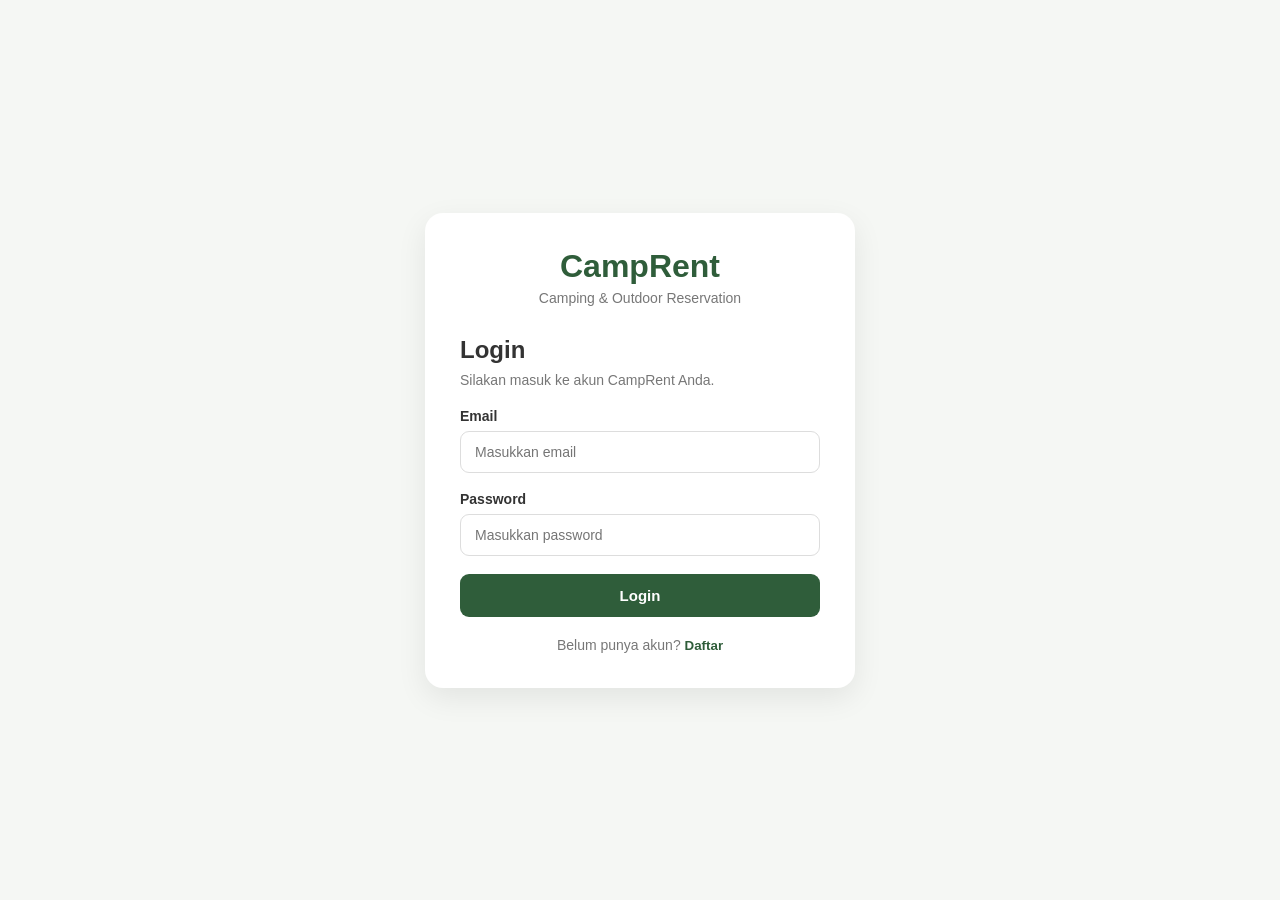
==== admin/index.html @ ebeb31ab "first commit" ====
<!DOCTYPE html>
<html lang="id">

<head>

    <meta charset="UTF-8">

    <meta
        name="viewport"
        content="width=device-width, initial-scale=1.0"
    >

    <title>CampRent - Admin Dashboard</title>

    <link
        rel="stylesheet"
        href="../css/style.css"
    >

    <link
        rel="stylesheet"
        href="../css/admin.css"
    >

</head>


<body>


<!-- ==========================================
     NAVBAR ADMIN
========================================== -->

<nav class="admin-navbar">

    <div class="admin-logo">

        <h2>CampRent</h2>

        <span>
            Admin Panel
        </span>

    </div>


    <div class="admin-user">

        <span id="adminName">
            Administrator
        </span>

        <button
            onclick="logoutAdmin()"
            class="btn-admin-logout"
        >
            Logout
        </button>

    </div>

</nav>



<!-- ==========================================
     MAIN ADMIN
========================================== -->

<main class="admin-container">


    <!-- ======================================
         HEADER
    ======================================= -->

    <div class="admin-header">

        <div>

            <h1>
                Dashboard
            </h1>

            <p>
                Kelola data booking dan paket
                camping CampRent.
            </p>

        </div>

    </div>



    <!-- ======================================
         STATISTIK
    ======================================= -->

    <section class="stats-grid">


        <div class="stat-card">

            <div class="stat-icon">
                📋
            </div>

            <div>

                <p>
                    Total Booking
                </p>

                <h2 id="totalBooking">
                    0
                </h2>

            </div>

        </div>



        <div class="stat-card">

            <div class="stat-icon">
                ⏳
            </div>

            <div>

                <p>
                    Menunggu
                </p>

                <h2 id="waitingBooking">
                    0
                </h2>

            </div>

        </div>



        <div class="stat-card">

            <div class="stat-icon">
                ✓
            </div>

            <div>

                <p>
                    Selesai
                </p>

                <h2 id="completedBooking">
                    0
                </h2>

            </div>

        </div>



        <div class="stat-card">

            <div class="stat-icon">
                💰
            </div>

            <div>

                <p>
                    Pendapatan
                </p>

                <h2 id="totalRevenue">
                    Rp0
                </h2>

            </div>

        </div>

    </section>



    <!-- ======================================
         BOOKING
    ======================================= -->

    <section class="admin-section">

        <div class="section-title">

            <div>

                <h2>
                    Data Booking
                </h2>

                <p>
                    Kelola semua reservasi user.
                </p>

            </div>


            <button
                onclick="loadBookings()"
                class="btn-refresh"
            >
                Refresh
            </button>

        </div>


        <div class="table-wrapper">

            <table>

                <thead>

                    <tr>

                        <th>
                            Kode
                        </th>

                        <th>
                            User
                        </th>

                        <th>
                            Paket
                        </th>

                        <th>
                            Tanggal
                        </th>

                        <th>
                            Durasi
                        </th>

                        <th>
                            Total
                        </th>

                        <th>
                            Status
                        </th>

                        <th>
                            Aksi
                        </th>

                    </tr>

                </thead>


                <tbody id="bookingTable">

                </tbody>

            </table>

        </div>

    </section>



    <!-- ======================================
         KELOLA PAKET
    ======================================= -->

    <section class="admin-section">

        <div class="section-title">

            <div>

                <h2>
                    Paket Camping
                </h2>

                <p>
                    Kelola paket yang tersedia
                    untuk user.
                </p>

            </div>


            <button
                onclick="showPackageForm()"
                class="btn-add"
            >
                + Tambah Paket
            </button>

        </div>



        <!-- FORM PAKET -->

        <div
            id="packageFormContainer"
            class="package-form-container"
            style="display:none;"
        >

            <h3 id="packageFormTitle">
                Tambah Paket
            </h3>


            <form
                id="packageForm"
                onsubmit="savePackage(event)"
            >


                <input
                    type="hidden"
                    id="editPackageId"
                >


                <div class="admin-form-grid">


                    <div class="form-group">

                        <label>
                            Nama Paket
                        </label>

                        <input
                            type="text"
                            id="packageName"
                            required
                        >

                    </div>



                    <div class="form-group">

                        <label>
                            Harga / Malam
                        </label>

                        <input
                            type="number"
                            id="packagePrice"
                            min="0"
                            required
                        >

                    </div>



                    <div class="form-group">

                        <label>
                            Kapasitas
                        </label>

                        <input
                            type="number"
                            id="packageCapacity"
                            min="1"
                            required
                        >

                    </div>



                    <div class="form-group">

                        <label>
                            URL / Path Gambar
                        </label>

                        <input
                            type="text"
                            id="packageImage"
                            placeholder="img/f1.png"
                            required
                        >

                    </div>

                </div>



                <div class="form-group">

                    <label>
                        Deskripsi
                    </label>

                    <textarea
                        id="packageDescription"
                        rows="3"
                        required
                    ></textarea>

                </div>



                <div class="form-actions">

                    <button
                        type="submit"
                        class="btn-add"
                    >
                        Simpan
                    </button>


                    <button
                        type="button"
                        onclick="hidePackageForm()"
                        class="btn-cancel"
                    >
                        Batal
                    </button>

                </div>

            </form>

        </div>



        <!-- DAFTAR PAKET -->

        <div
            id="adminPackageList"
            class="admin-package-grid"
        >

        </div>

    </section>


</main>



<!-- ==========================================
     JAVASCRIPT
========================================== -->

<script src="../js/data.js"></script>

<script src="../js/admin.js"></script>


</body>

</html>
---- css/style.css ----
* {
    margin: 0;
    padding: 0;
    box-sizing: border-box;
}

body {
    font-family: Arial, sans-serif;
    background: #f5f7f4;
    color: #333;
}


/* =========================
   AUTH
========================= */

.auth-container {
    min-height: 100vh;

    display: flex;
    justify-content: center;
    align-items: center;

    padding: 20px;
}


.auth-card {
    width: 100%;
    max-width: 430px;

    background: white;

    padding: 35px;

    border-radius: 18px;

    box-shadow:
        0 10px 30px rgba(0, 0, 0, 0.08);
}


/* =========================
   LOGO
========================= */

.logo {
    text-align: center;
    margin-bottom: 30px;
}

.logo h1 {
    font-size: 32px;
    color: #2f5d3a;
    margin-bottom: 5px;
}

.logo p {
    font-size: 14px;
    color: #777;
}


/* =========================
   FORM
========================= */

.auth-card h2 {
    margin-bottom: 8px;
}

.form-description {
    font-size: 14px;
    color: #777;
    margin-bottom: 20px;
}


.form-group {
    margin-bottom: 18px;
}


.form-group label {
    display: block;

    margin-bottom: 7px;

    font-size: 14px;

    font-weight: bold;
}


.form-group input {
    width: 100%;

    padding: 12px 14px;

    border: 1px solid #ddd;

    border-radius: 9px;

    font-size: 14px;

    outline: none;
}


.form-group input:focus {
    border-color: #2f5d3a;
}


/* =========================
   BUTTON
========================= */

.btn-primary {
    width: 100%;

    padding: 13px;

    border: none;

    border-radius: 9px;

    background: #2f5d3a;

    color: white;

    font-size: 15px;

    font-weight: bold;

    cursor: pointer;

    transition: 0.2s;
}


.btn-primary:hover {
    background: #244a2e;
}


/* =========================
   SWITCH FORM
========================= */

.switch-form {
    margin-top: 20px;

    text-align: center;

    font-size: 14px;

    color: #777;
}


.switch-form button {
    border: none;

    background: none;

    color: #2f5d3a;

    font-weight: bold;

    cursor: pointer;
}
---- css/admin.css ----
/* ==========================================
   ADMIN NAVBAR
========================================== */

.admin-navbar {

    min-height: 70px;

    padding: 12px 45px;

    background: #263d2c;

    color: white;

    display: flex;

    align-items: center;

    justify-content: space-between;

}


.admin-logo {

    display: flex;

    align-items: center;

    gap: 12px;

}


.admin-logo h2 {

    margin: 0;

}


.admin-logo span {

    font-size: 12px;

    background: rgba(255,255,255,0.15);

    padding: 5px 10px;

    border-radius: 20px;

}


.admin-user {

    display: flex;

    align-items: center;

    gap: 15px;

}


.btn-admin-logout {

    padding: 9px 16px;

    border: none;

    border-radius: 7px;

    background: #e74c3c;

    color: white;

    cursor: pointer;

}


.btn-admin-logout:hover {

    background: #c0392b;

}



/* ==========================================
   ADMIN CONTAINER
========================================== */

.admin-container {

    max-width: 1400px;

    margin: auto;

    padding: 40px 30px;

}


.admin-header {

    margin-bottom: 30px;

}


.admin-header h1 {

    margin-bottom: 7px;

}


.admin-header p {

    color: #777;

}



/* ==========================================
   STATISTICS
========================================== */

.stats-grid {

    display: grid;

    grid-template-columns:
        repeat(4, 1fr);

    gap: 20px;

    margin-bottom: 40px;

}


.stat-card {

    background: white;

    padding: 25px;

    border-radius: 14px;

    box-shadow:
        0 5px 20px rgba(0,0,0,0.06);

    display: flex;

    align-items: center;

    gap: 18px;

}


.stat-icon {

    width: 50px;

    height: 50px;

    display: flex;

    align-items: center;

    justify-content: center;

    background: #eef4ef;

    border-radius: 12px;

    font-size: 22px;

}


.stat-card p {

    margin-bottom: 5px;

    color: #777;

    font-size: 13px;

}


.stat-card h2 {

    margin: 0;

    color: #2f5d3a;

}



/* ==========================================
   ADMIN SECTION
========================================== */

.admin-section {

    background: white;

    padding: 30px;

    border-radius: 15px;

    margin-bottom: 35px;

    box-shadow:
        0 5px 20px rgba(0,0,0,0.05);

}


.section-title {

    display: flex;

    align-items: center;

    justify-content: space-between;

    margin-bottom: 25px;

}


.section-title h2 {

    margin-bottom: 5px;

}


.section-title p {

    color: #777;

    font-size: 14px;

}


.btn-refresh,
.btn-add,
.btn-cancel {

    border: none;

    border-radius: 8px;

    padding: 10px 16px;

    cursor: pointer;

    font-weight: bold;

}


.btn-refresh {

    background: #eee;

    color: #444;

}


.btn-add {

    background: #2f5d3a;

    color: white;

}


.btn-add:hover {

    background: #244a2e;

}


.btn-cancel {

    background: #eee;

    color: #555;

}



/* ==========================================
   TABLE
========================================== */

.table-wrapper {

    width: 100%;

    overflow-x: auto;

}


table {

    width: 100%;

    border-collapse: collapse;

    min-width: 950px;

}


thead {

    background: #f5f7f4;

}


th,
td {

    padding: 14px 12px;

    text-align: left;

    border-bottom: 1px solid #eee;

    font-size: 13px;

}


th {

    font-weight: bold;

    color: #555;

}


td {

    color: #444;

}



/* ==========================================
   STATUS
========================================== */

.status {

    display: inline-block;

    padding: 5px 9px;

    border-radius: 20px;

    font-size: 11px;

    font-weight: bold;

}


.status-menunggu {

    background: #fff3cd;

    color: #856404;

}


.status-dikonfirmasi {

    background: #d1ecf1;

    color: #0c5460;

}


.status-diproses {

    background: #cfe2ff;

    color: #084298;

}


.status-selesai {

    background: #d1e7dd;

    color: #0f5132;

}


.status-dibatalkan {

    background: #f8d7da;

    color: #842029;

}



/* ==========================================
   ACTION
========================================== */

.action-select {

    padding: 7px;

    border: 1px solid #ddd;

    border-radius: 6px;

    font-size: 12px;

}


.btn-delete {

    padding: 7px 10px;

    border: none;

    border-radius: 6px;

    background: #e74c3c;

    color: white;

    cursor: pointer;

    margin-left: 5px;

}


.btn-delete:hover {

    background: #c0392b;

}



/* ==========================================
   PACKAGE FORM
========================================== */

.package-form-container {

    background: #f7f9f7;

    padding: 25px;

    border-radius: 12px;

    margin-bottom: 30px;

}


.package-form-container h3 {

    margin-bottom: 20px;

}


.admin-form-grid {

    display: grid;

    grid-template-columns:
        repeat(2, 1fr);

    gap: 20px;

}


.admin-form-grid .form-group {

    margin-bottom: 0;

}


.admin-section
.form-group label {

    display: block;

    margin-bottom: 7px;

    font-size: 13px;

    font-weight: bold;

}


.admin-section
.form-group input,
.admin-section
.form-group textarea {

    width: 100%;

    padding: 11px;

    border: 1px solid #ddd;

    border-radius: 8px;

    outline: none;

    font-size: 14px;

}


.admin-section
.form-group input:focus,
.admin-section
.form-group textarea:focus {

    border-color: #2f5d3a;

}


.form-actions {

    display: flex;

    gap: 10px;

    margin-top: 20px;

}



/* ==========================================
   PACKAGE GRID ADMIN
========================================== */

.admin-package-grid {

    display: grid;

    grid-template-columns:
        repeat(3, 1fr);

    gap: 20px;

}


.admin-package-card {

    border: 1px solid #eee;

    border-radius: 12px;

    overflow: hidden;

}


.admin-package-card img {

    width: 100%;

    height: 170px;

    object-fit: cover;

}


.admin-package-content {

    padding: 18px;

}


.admin-package-content h3 {

    margin-bottom: 8px;

}


.admin-package-content p {

    color: #777;

    font-size: 13px;

    margin-bottom: 8px;

}


.package-actions {

    display: flex;

    gap: 8px;

    margin-top: 15px;

}


.btn-edit {

    flex: 1;

    border: none;

    padding: 9px;

    border-radius: 7px;

    background: #f0ad4e;

    color: white;

    cursor: pointer;

}


.btn-toggle {

    flex: 1;

    border: none;

    padding: 9px;

    border-radius: 7px;

    background: #2f5d3a;

    color: white;

    cursor: pointer;

}



/* ==========================================
   RESPONSIVE
========================================== */

@media (max-width: 1000px) {

    .stats-grid {

        grid-template-columns:
            repeat(2, 1fr);

    }


    .admin-package-grid {

        grid-template-columns:
            repeat(2, 1fr);

    }

}


@media (max-width: 650px) {

    .admin-navbar {

        padding: 12px 20px;

    }


    .admin-logo span {

        display: none;

    }


    .admin-container {

        padding: 25px 15px;

    }


    .stats-grid {

        grid-template-columns: 1fr;

    }


    .admin-package-grid {

        grid-template-columns: 1fr;

    }


    .admin-section {

        padding: 20px;

    }


    .admin-form-grid {

        grid-template-columns: 1fr;

    }

}
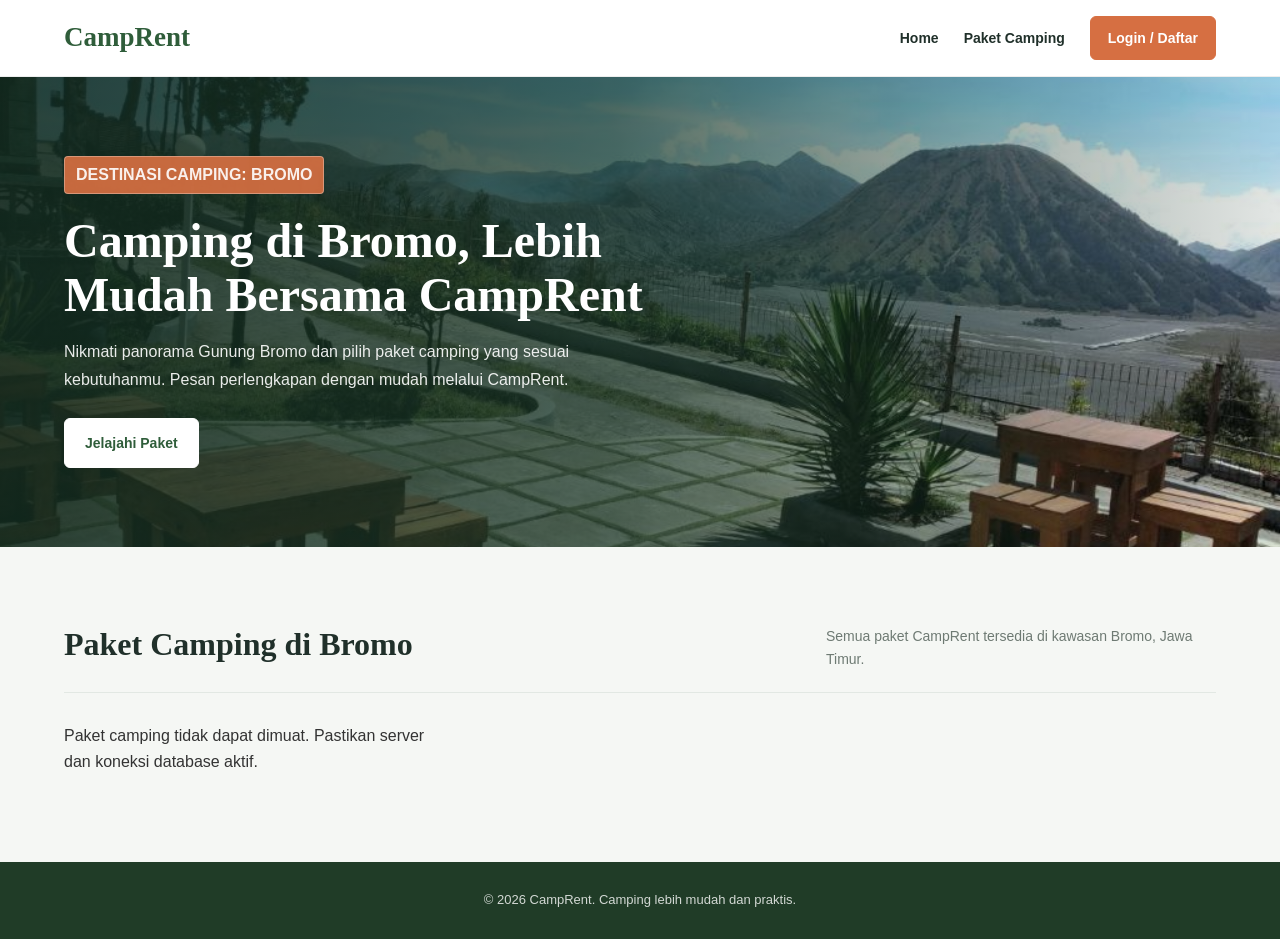
==== commit 792d3aaf: "feat: update CampRent application" ====
--- a/admin/index.html
+++ b/admin/index.html
@@ -359,7 +359,7 @@
                     <div class="form-group">
 
                         <label>
-                            Harga / Malam
+                            Harga Paket
                         </label>
 
                         <input
@@ -399,7 +399,7 @@
                         <input
                             type="text"
                             id="packageImage"
-                            placeholder="img/f1.png"
+                            placeholder="img/OIP (2).jpg"
                             required
                         >
 
--- a/css/style.css
+++ b/css/style.css
@@ -1,173 +1,899 @@
+/* ========================================
+   CAMPrENT - GLOBAL STYLE
+======================================== */
+
 * {
     margin: 0;
     padding: 0;
     box-sizing: border-box;
 }
 
+:root {
+    --primary: #2f5d3a;
+    --primary-dark: #244a2e;
+    --primary-light: #eaf2e9;
+    --secondary: #dce8d7;
+    --background: #f5f7f4;
+    --white: #ffffff;
+    --text: #333333;
+    --text-light: #777777;
+    --border: #dddddd;
+    --danger: #dc3545;
+    --accent: #d66f42;
+    --ink: #20302a;
+    --muted: #6e7a73;
+    --line: #e2e8e3;
+    --shadow: 0 10px 30px rgba(0, 0, 0, 0.08);
+}
+
+html {
+    scroll-behavior: smooth;
+}
+
 body {
-    font-family: Arial, sans-serif;
-    background: #f5f7f4;
-    color: #333;
-}
-
-
-/* =========================
-   AUTH
-========================= */
+    font-family: Arial, Helvetica, sans-serif;
+    background: var(--background);
+    color: var(--text);
+    line-height: 1.6;
+}
+
+button,
+input,
+select,
+textarea {
+    font: inherit;
+}
+
+button {
+    cursor: pointer;
+}
+
+a {
+    color: inherit;
+    text-decoration: none;
+}
+
+img {
+    display: block;
+    max-width: 100%;
+}
+
+.container {
+    width: 90%;
+    max-width: 1200px;
+    margin: 0 auto;
+}
+
+
+/* ========================================
+   BUTTON
+======================================== */
+
+.btn-primary,
+.btn-secondary,
+.btn-outline {
+    display: inline-flex;
+    align-items: center;
+    justify-content: center;
+    gap: 8px;
+    padding: 12px 22px;
+    border-radius: 9px;
+    font-size: 14px;
+    font-weight: bold;
+    text-align: center;
+    transition: background 0.2s ease,
+                color 0.2s ease,
+                transform 0.2s ease;
+    cursor: pointer;
+}
+
+.btn-primary {
+    border: 1px solid var(--primary);
+    background: var(--primary);
+    color: var(--white);
+}
+
+.btn-primary:hover {
+    background: var(--primary-dark);
+    border-color: var(--primary-dark);
+    transform: translateY(-1px);
+}
+
+.btn-secondary {
+    border: 1px solid var(--secondary);
+    background: var(--secondary);
+    color: var(--primary);
+}
+
+.btn-secondary:hover {
+    background: #ccddc5;
+}
+
+.btn-outline {
+    border: 1px solid var(--primary);
+    background: transparent;
+    color: var(--primary);
+}
+
+.btn-outline:hover {
+    background: var(--primary);
+    color: var(--white);
+}
+
+.btn-full {
+    width: 100%;
+}
+
+
+/* ========================================
+   AUTH: LOGIN DAN REGISTER
+======================================== */
 
 .auth-container {
     min-height: 100vh;
-
     display: flex;
     justify-content: center;
     align-items: center;
-
-    padding: 20px;
-}
-
+    padding: 24px;
+    background:
+        linear-gradient(
+            135deg,
+            rgba(47, 93, 58, 0.08),
+            rgba(220, 232, 215, 0.4)
+        );
+}
 
 .auth-card {
     width: 100%;
     max-width: 430px;
-
-    background: white;
-
     padding: 35px;
-
+    background: var(--white);
     border-radius: 18px;
-
-    box-shadow:
-        0 10px 30px rgba(0, 0, 0, 0.08);
-}
-
-
-/* =========================
-   LOGO
-========================= */
+    box-shadow: var(--shadow);
+}
 
 .logo {
     text-align: center;
-    margin-bottom: 30px;
+    margin-bottom: 28px;
 }
 
 .logo h1 {
     font-size: 32px;
-    color: #2f5d3a;
+    line-height: 1.3;
+    color: var(--primary);
     margin-bottom: 5px;
 }
 
 .logo p {
     font-size: 14px;
-    color: #777;
-}
-
-
-/* =========================
-   FORM
-========================= */
+    color: var(--text-light);
+}
 
 .auth-card h2 {
     margin-bottom: 8px;
+    color: var(--text);
+    font-size: 24px;
 }
 
 .form-description {
-    font-size: 14px;
-    color: #777;
-    margin-bottom: 20px;
-}
-
+    margin-bottom: 22px;
+    color: var(--text-light);
+    font-size: 14px;
+}
+
+
+/* ========================================
+   FORM
+======================================== */
 
 .form-group {
     margin-bottom: 18px;
 }
 
-
 .form-group label {
     display: block;
-
     margin-bottom: 7px;
-
-    font-size: 14px;
-
+    font-size: 14px;
     font-weight: bold;
-}
-
-
-.form-group input {
+    color: #444444;
+}
+
+.form-group input,
+.form-group select,
+.form-group textarea {
+    display: block;
     width: 100%;
-
     padding: 12px 14px;
-
-    border: 1px solid #ddd;
-
+    border: 1px solid var(--border);
     border-radius: 9px;
-
-    font-size: 14px;
-
+    background: var(--white);
+    color: var(--text);
+    font-size: 14px;
     outline: none;
-}
-
-
-.form-group input:focus {
-    border-color: #2f5d3a;
-}
-
-
-/* =========================
-   BUTTON
-========================= */
-
-.btn-primary {
-    width: 100%;
-
-    padding: 13px;
-
-    border: none;
-
-    border-radius: 9px;
-
-    background: #2f5d3a;
-
-    color: white;
-
-    font-size: 15px;
-
-    font-weight: bold;
-
-    cursor: pointer;
-
-    transition: 0.2s;
-}
-
-
-.btn-primary:hover {
-    background: #244a2e;
-}
-
-
-/* =========================
-   SWITCH FORM
-========================= */
+    transition: border-color 0.2s ease,
+                box-shadow 0.2s ease;
+}
+
+.form-group input:focus,
+.form-group select:focus,
+.form-group textarea:focus {
+    border-color: var(--primary);
+    box-shadow: 0 0 0 3px rgba(47, 93, 58, 0.1);
+}
+
+.form-group textarea {
+    min-height: 100px;
+    resize: vertical;
+}
+
+.form-group input::placeholder,
+.form-group textarea::placeholder {
+    color: #aaaaaa;
+}
 
 .switch-form {
     margin-top: 20px;
-
     text-align: center;
-
-    font-size: 14px;
-
-    color: #777;
-}
-
+    font-size: 14px;
+    color: var(--text-light);
+}
 
 .switch-form button {
+    padding: 0;
     border: none;
-
     background: none;
-
-    color: #2f5d3a;
-
+    color: var(--primary);
     font-weight: bold;
-
     cursor: pointer;
-}+}
+
+.switch-form button:hover {
+    text-decoration: underline;
+}
+
+
+/* ========================================
+   NAVBAR HOME
+======================================== */
+
+.navbar {
+    position: sticky;
+    top: 0;
+    z-index: 100;
+    background: rgba(255, 255, 255, 0.96);
+    border-bottom: 1px solid rgba(32, 48, 42, 0.08);
+    backdrop-filter: blur(14px);
+}
+
+.navbar-content {
+    min-height: 76px;
+    display: flex;
+    align-items: center;
+    justify-content: space-between;
+    gap: 24px;
+}
+
+.navbar-brand {
+    color: var(--primary);
+    font-family: Georgia, "Times New Roman", serif;
+    font-size: 27px;
+    font-weight: 700;
+    white-space: nowrap;
+}
+
+.navbar-menu {
+    display: flex;
+    align-items: center;
+    gap: 25px;
+}
+
+.navbar-menu a {
+    color: var(--ink);
+    font-size: 14px;
+    font-weight: 600;
+    transition: color 0.2s ease;
+}
+
+.navbar-menu a:hover {
+    color: var(--accent);
+}
+
+.navbar-menu .btn-primary {
+    padding: 10px 17px;
+    border-color: var(--accent);
+    background: var(--accent);
+    border-radius: 6px;
+}
+
+.navbar-menu .btn-primary:hover {
+    border-color: #bd5c34;
+    background: #bd5c34;
+}
+
+
+/* ========================================
+   HERO SECTION
+======================================== */
+
+.hero {
+    position: relative;
+    overflow: hidden;
+    min-height: 470px;
+    display: flex;
+    align-items: center;
+    padding: 76px 0;
+    background-image:
+        linear-gradient(90deg, rgba(18, 43, 31, 0.88) 0%, rgba(25, 53, 38, 0.72) 48%, rgba(25, 53, 38, 0.12) 100%),
+        url("../img/5a7480aa60c1fc40151ca7fbbf329ba0.jpg");
+    background-position: center, center 52%;
+    background-size: cover;
+    color: var(--white);
+}
+
+.hero-content {
+    max-width: 1200px;
+    animation: hero-arrive 700ms ease-out both;
+}
+
+.hero-label {
+    display: inline-flex;
+    align-items: center;
+    margin-bottom: 20px;
+    padding: 7px 11px;
+    border: 1px solid rgba(255, 255, 255, 0.3);
+    border-radius: 4px;
+    background: rgba(214, 111, 66, 0.92);
+    color: var(--white);
+    font-size: 11px;
+    font-weight: 700;
+}
+
+.hero h1 {
+    max-width: 650px;
+    margin-bottom: 16px;
+    font-family: Georgia, "Times New Roman", serif;
+    font-size: 48px;
+    line-height: 1.12;
+}
+
+.hero p {
+    max-width: 540px;
+    margin-bottom: 24px;
+    color: rgba(255, 255, 255, 0.9);
+    font-size: 16px;
+    line-height: 1.75;
+}
+
+.hero .hero-label {
+    margin-bottom: 20px;
+    line-height: 1.4;
+}
+
+.hero .btn-primary {
+    padding: 13px 20px;
+    border-color: var(--accent);
+    background: var(--accent);
+    color: var(--white);
+    border-radius: 6px;
+}
+
+.hero .btn-primary:hover {
+    border-color: #bd5c34;
+    background: #bd5c34;
+}
+
+.hero-actions {
+    display: flex;
+    flex-wrap: wrap;
+    gap: 12px;
+}
+
+.hero .btn-primary {
+    background: var(--white);
+    border-color: var(--white);
+    color: var(--primary);
+}
+
+.hero .btn-primary:hover {
+    background: #edf2eb;
+    border-color: #edf2eb;
+}
+
+.hero .btn-outline {
+    border-color: rgba(255, 255, 255, 0.8);
+    color: var(--white);
+}
+
+.hero .btn-outline:hover {
+    background: var(--white);
+    color: var(--primary);
+}
+
+
+/* ========================================
+   SECTION
+======================================== */
+
+.section {
+    padding: 70px 0;
+}
+
+.section-header {
+    margin-bottom: 32px;
+    text-align: center;
+}
+
+.section-header h2 {
+    margin-bottom: 10px;
+    color: var(--primary);
+    font-size: 30px;
+}
+
+.section-header p {
+    max-width: 650px;
+    margin: 0 auto;
+    color: var(--text-light);
+    font-size: 15px;
+}
+
+.public-container {
+    max-width: 1200px;
+    padding-top: 72px;
+    padding-bottom: 88px;
+}
+
+.public-container > .section-header {
+    display: flex;
+    align-items: end;
+    justify-content: space-between;
+    gap: 32px;
+    margin-bottom: 30px;
+    padding-bottom: 22px;
+    border-bottom: 1px solid var(--line);
+    text-align: left;
+}
+
+.public-container > .section-header h2 {
+    margin: 0;
+    color: var(--ink);
+    font-family: Georgia, "Times New Roman", serif;
+    font-size: 32px;
+}
+
+.public-container > .section-header p {
+    max-width: 390px;
+    margin: 0;
+    color: var(--muted);
+    font-size: 14px;
+}
+
+
+/* ========================================
+   PACKAGE / CAMPING CARDS
+======================================== */
+
+.package-grid {
+    display: grid;
+    grid-template-columns: repeat(3, minmax(0, 1fr));
+    gap: 22px;
+}
+
+.package-card {
+    overflow: hidden;
+    background: var(--white);
+    border: 1px solid var(--line);
+    border-radius: 7px;
+    box-shadow: 0 4px 16px rgba(32, 48, 42, 0.045);
+    display: flex;
+    flex-direction: column;
+    transition: transform 0.22s ease, box-shadow 0.22s ease;
+}
+
+.package-card:hover {
+    transform: translateY(-3px);
+    box-shadow: 0 12px 28px rgba(32, 48, 42, 0.12);
+}
+
+.package-image {
+    width: 100%;
+    height: 220px;
+    object-fit: cover;
+    background: var(--secondary);
+}
+
+.package-content {
+    display: flex;
+    flex: 1;
+    flex-direction: column;
+    align-items: flex-start;
+    padding: 20px;
+}
+
+.package-content h3 {
+    margin-bottom: 7px;
+    color: var(--ink);
+    font-family: Georgia, "Times New Roman", serif;
+    font-size: 21px;
+}
+
+.package-content p {
+    margin-bottom: 12px;
+    color: var(--muted);
+    font-size: 14px;
+}
+
+.package-content .package-description {
+    min-height: 44px;
+    margin-bottom: 14px;
+    line-height: 1.55;
+}
+
+.package-content .package-capacity {
+    margin-bottom: 14px;
+    padding: 4px 9px;
+    border-radius: 4px;
+    background: #edf3ee;
+    color: var(--primary-dark);
+    font-size: 12px;
+    font-weight: 700;
+}
+
+.package-price {
+    margin-top: auto;
+    margin-bottom: 14px;
+    color: var(--primary-dark);
+    font-size: 20px;
+    font-weight: bold;
+}
+
+.package-price span {
+    color: var(--text-light);
+    font-size: 12px;
+    font-weight: normal;
+}
+
+.package-card .btn-primary,
+.package-card .btn-secondary {
+    width: 100%;
+}
+
+.btn-book {
+    width: 100%;
+    margin-top: 2px;
+    padding: 11px 14px;
+    border: 1px solid var(--primary);
+    border-radius: 5px;
+    background: var(--primary);
+    color: var(--white);
+    font-size: 13px;
+    font-weight: 700;
+    transition: background 0.2s ease, border-color 0.2s ease;
+}
+
+.btn-book:hover {
+    border-color: var(--accent);
+    background: var(--accent);
+}
+
+@keyframes hero-arrive {
+    from {
+        opacity: 0;
+        transform: translateY(14px);
+    }
+    to {
+        opacity: 1;
+        transform: translateY(0);
+    }
+}
+
+
+/* ========================================
+   EMPTY STATE
+======================================== */
+
+.empty-state {
+    grid-column: 1 / -1;
+    padding: 40px 20px;
+    text-align: center;
+    color: var(--text-light);
+    background: var(--white);
+    border: 1px dashed var(--border);
+    border-radius: 12px;
+}
+
+
+/* ========================================
+   AUTH MODAL
+======================================== */
+
+.auth-modal {
+    position: fixed;
+    inset: 0;
+    z-index: 1000;
+    display: none;
+    justify-content: center;
+    align-items: center;
+    padding: 20px;
+    overflow-y: auto;
+    background: rgba(0, 0, 0, 0.55);
+}
+
+.auth-modal.show {
+    display: flex;
+}
+
+.auth-modal-content {
+    position: relative;
+    width: 100%;
+    max-width: 460px;
+    max-height: calc(100vh - 40px);
+    overflow-y: auto;
+    padding: 30px;
+    background: var(--white);
+    border-radius: 16px;
+    box-shadow: 0 15px 50px rgba(0, 0, 0, 0.2);
+}
+
+.auth-modal-close {
+    position: absolute;
+    top: 12px;
+    right: 16px;
+    width: 34px;
+    height: 34px;
+    border: none;
+    border-radius: 50%;
+    background: #f0f0f0;
+    color: #555555;
+    font-size: 23px;
+    line-height: 1;
+}
+
+.auth-modal-close:hover {
+    background: #e3e3e3;
+}
+
+
+/* ========================================
+   ABOUT / BENEFITS
+======================================== */
+
+.benefit-grid {
+    display: grid;
+    grid-template-columns: repeat(3, minmax(0, 1fr));
+    gap: 22px;
+}
+
+.benefit-card {
+    padding: 28px 22px;
+    background: var(--white);
+    border-radius: 14px;
+    text-align: center;
+    box-shadow: 0 5px 20px rgba(0, 0, 0, 0.04);
+}
+
+.benefit-card h3 {
+    margin-bottom: 10px;
+    color: var(--primary);
+    font-size: 18px;
+}
+
+.benefit-card p {
+    color: var(--text-light);
+    font-size: 14px;
+}
+
+
+/* ========================================
+   FOOTER
+======================================== */
+
+.footer {
+    padding: 28px 0;
+    background: #203c27;
+    color: var(--white);
+    text-align: center;
+}
+
+.footer p {
+    font-size: 13px;
+    color: rgba(255, 255, 255, 0.8);
+}
+
+
+/* ========================================
+   ALERT / STATUS
+======================================== */
+
+.alert {
+    margin-bottom: 16px;
+    padding: 12px 14px;
+    border-radius: 8px;
+    font-size: 14px;
+}
+
+.alert-success {
+    background: #e6f4ea;
+    color: #246b38;
+    border: 1px solid #c5e5ce;
+}
+
+.alert-error {
+    background: #fdeaea;
+    color: #a12626;
+    border: 1px solid #f5c6cb;
+}
+
+.status {
+    display: inline-block;
+    padding: 5px 10px;
+    border-radius: 20px;
+    font-size: 12px;
+    font-weight: bold;
+}
+
+.status-pending {
+    background: #fff3cd;
+    color: #856404;
+}
+
+.status-process {
+    background: #cce5ff;
+    color: #004085;
+}
+
+.status-completed {
+    background: #d4edda;
+    color: #155724;
+}
+
+
+/* ========================================
+   RESPONSIVE TABLET
+======================================== */
+
+@media (max-width: 900px) {
+    .package-grid,
+    .benefit-grid {
+        grid-template-columns: repeat(2, minmax(0, 1fr));
+    }
+
+    .hero {
+        padding: 70px 0;
+    }
+
+    .navbar-menu {
+        gap: 16px;
+    }
+
+    .hero {
+        min-height: 430px;
+        background-position: center, 58% center;
+    }
+}
+
+
+/* ========================================
+   RESPONSIVE MOBILE
+======================================== */
+
+@media (max-width: 600px) {
+    .container {
+        width: 92%;
+    }
+
+    .auth-container {
+        padding: 16px;
+    }
+
+    .auth-card {
+        padding: 25px 20px;
+    }
+
+    .logo h1 {
+        font-size: 28px;
+    }
+
+    .navbar-brand {
+        font-size: 24px;
+    }
+
+    .navbar-content {
+        min-height: 0;
+        padding-top: 13px;
+        padding-bottom: 13px;
+        flex-wrap: wrap;
+        gap: 12px;
+    }
+
+    .navbar-menu {
+        width: 100%;
+        justify-content: space-between;
+        gap: 10px;
+    }
+
+    .navbar-menu a {
+        font-size: 13px;
+    }
+
+    .navbar-menu .btn-primary {
+        padding: 9px 11px;
+        font-size: 12px;
+    }
+
+    .hero {
+        min-height: 440px;
+        padding: 54px 0;
+        background-image:
+            linear-gradient(90deg, rgba(18, 43, 31, 0.88), rgba(25, 53, 38, 0.52)),
+            url("../img/5a7480aa60c1fc40151ca7fbbf329ba0.jpg");
+        background-position: center, 58% center;
+    }
+
+    .hero h1 {
+        font-size: 38px;
+    }
+
+    .hero p {
+        font-size: 15px;
+    }
+
+    .hero-actions {
+        flex-direction: column;
+        align-items: stretch;
+    }
+
+    .section {
+        padding: 50px 0;
+    }
+
+    .section-header h2 {
+        font-size: 25px;
+    }
+
+    .public-container {
+        padding-top: 48px;
+        padding-bottom: 60px;
+    }
+
+    .public-container > .section-header {
+        align-items: flex-start;
+        flex-direction: column;
+        gap: 9px;
+        margin-bottom: 22px;
+        padding-bottom: 18px;
+    }
+
+    .public-container > .section-header h2 {
+        font-size: 28px;
+    }
+
+    .package-grid,
+    .benefit-grid {
+        grid-template-columns: 1fr;
+        gap: 18px;
+    }
+
+    .package-image {
+        height: 220px;
+    }
+
+    .auth-modal {
+        align-items: flex-start;
+    }
+
+    .auth-modal-content {
+        margin: auto 0;
+        padding: 25px 20px;
+    }
+}
+
+@media (prefers-reduced-motion: reduce) {
+    *,
+    *::before,
+    *::after {
+        scroll-behavior: auto !important;
+        animation-duration: 0.01ms !important;
+        animation-iteration-count: 1 !important;
+        transition-duration: 0.01ms !important;
+    }
+}
--- a/css/admin.css
+++ b/css/admin.css
@@ -366,6 +366,18 @@
 
 }
 
+.admin-payment-info {
+
+    display: inline-block;
+
+    margin-top: 5px;
+
+    color: #65756a;
+
+    line-height: 1.5;
+
+}
+
 
 
 /* ==========================================
@@ -446,6 +458,14 @@
     border-radius: 6px;
 
     font-size: 12px;
+
+}
+
+.payment-action-select {
+
+    max-width: 150px;
+
+    margin-top: 7px;
 
 }
 
